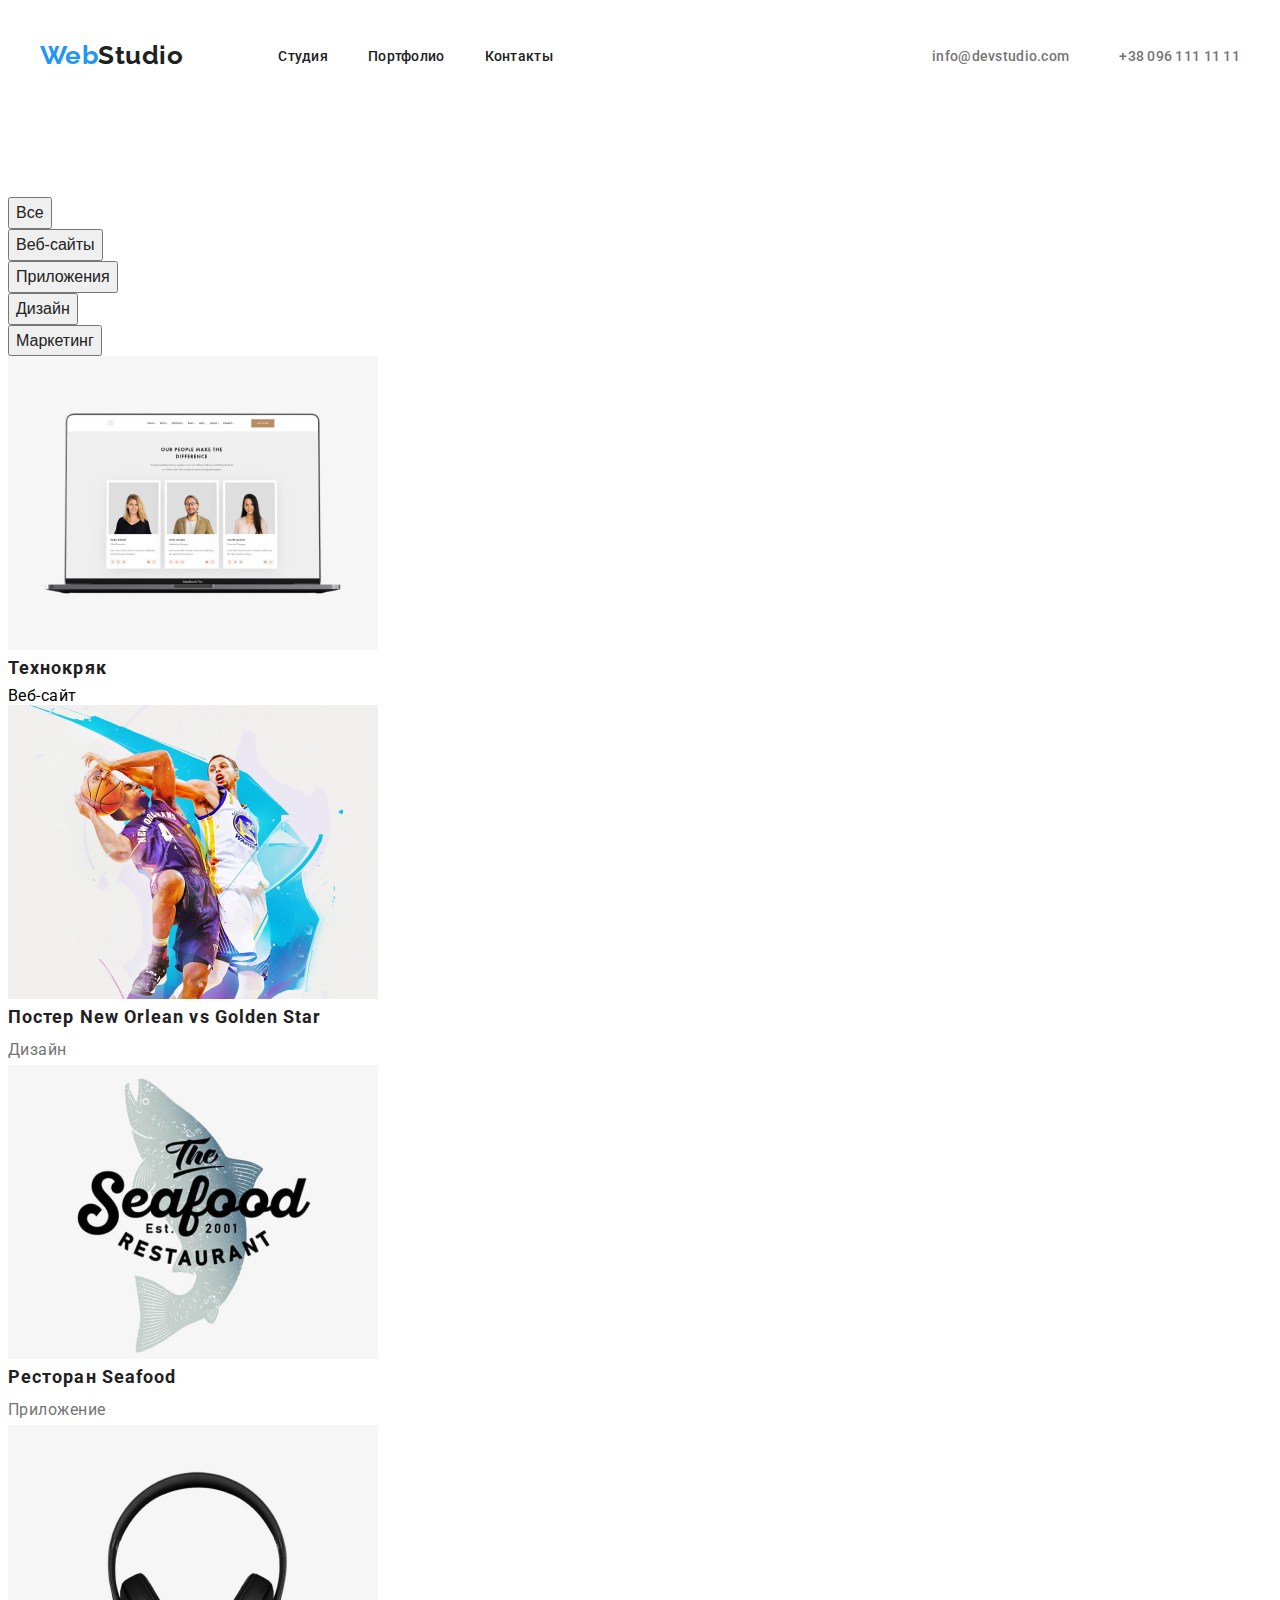
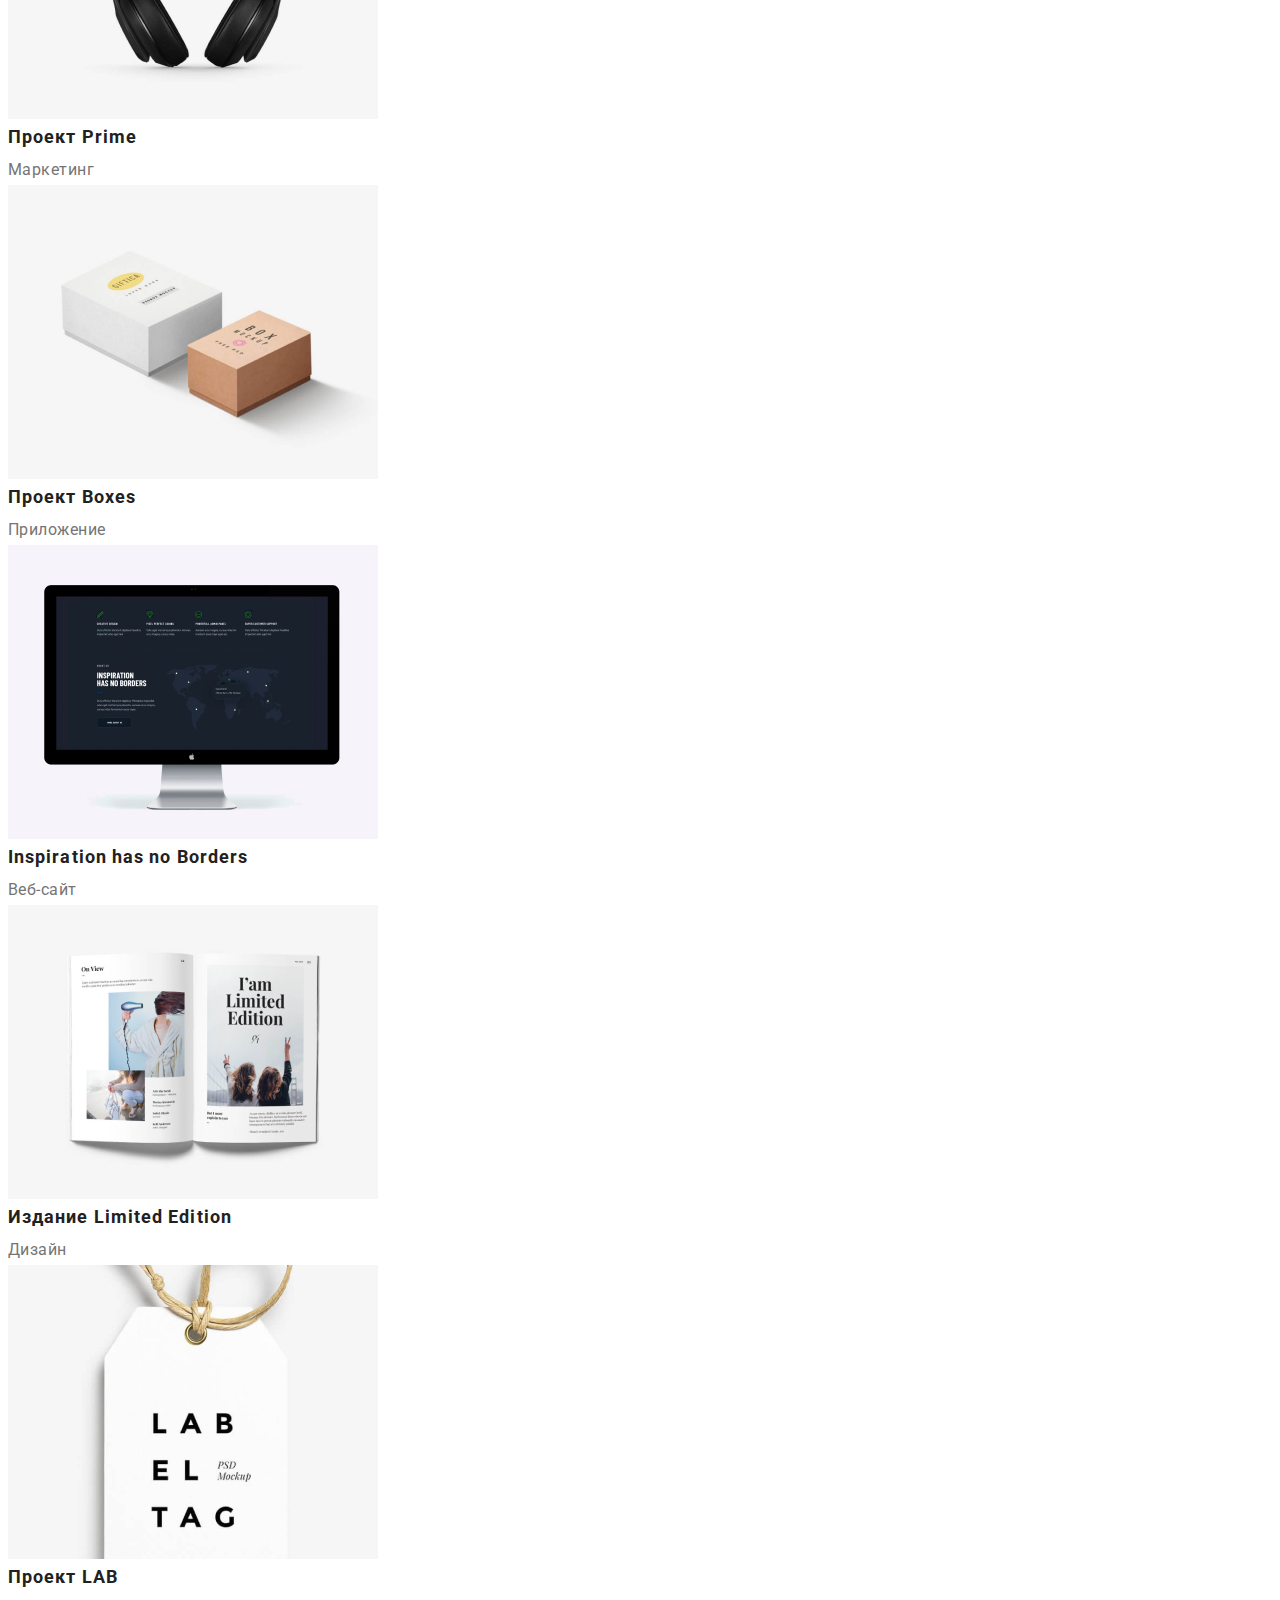
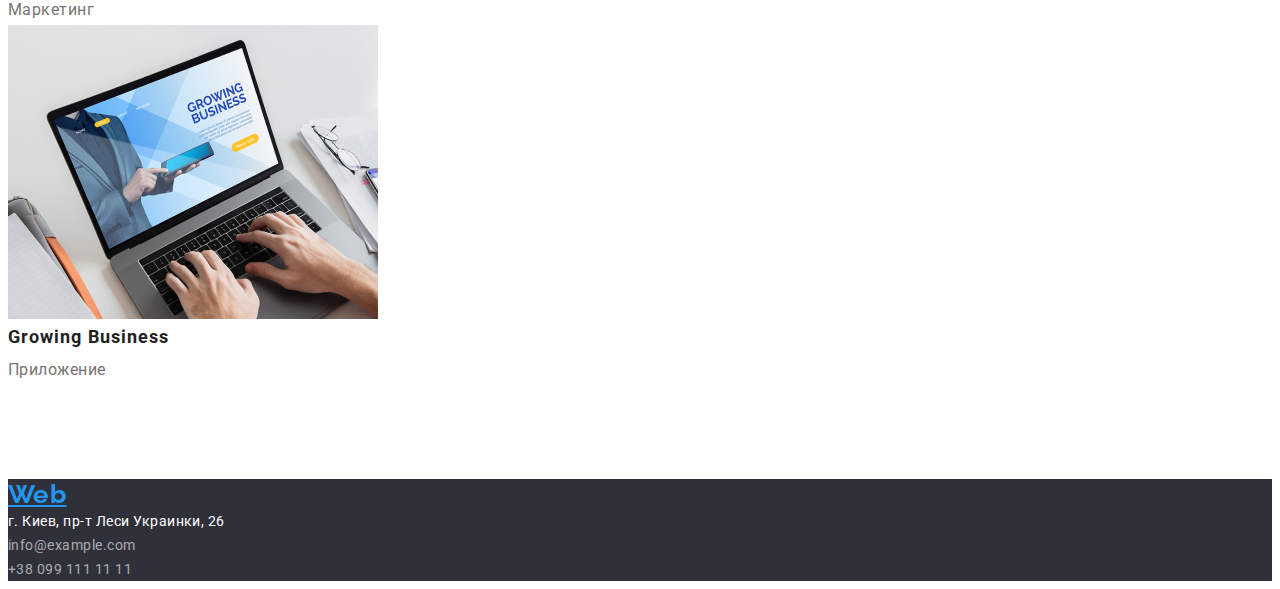
==== portfolio.html @ c0346754 "1111" ====
<!DOCTYPE html>
<html lang="en">

<head>
    <meta charset="UTF-8">
    <meta http-equiv="X-UA-Compatible" content="IE=edge">
    <meta name="viewport" content="width=device-width, initial-scale=1.0">
    <title>Document</title>
    <link rel="preconnect" href="https://fonts.googleapis.com">
    <link rel="preconnect" href="https://fonts.gstatic.com" crossorigin>
    <link href="https://fonts.googleapis.com/css2?family=Raleway:wght@700&family=Roboto:wght@400;700;900&display=swap"
        rel="stylesheet">
    <link rel="stylesheet" href="https://cdnjs.cloudflare.com/ajax/libs/modern-normalize/1.1.0/modern-normalize.min.css"
        integrity="sha512-wpPYUAdjBVSE4KJnH1VR1HeZfpl1ub8YT/NKx4PuQ5NmX2tKuGu6U/JRp5y+Y8XG2tV+wKQpNHVUX03MfMFn9Q=="
        crossorigin="anonymous" referrerpolicy="no-referrer" />
    <link rel="stylesheet" href="./css/style.css">
</head>

<body>
    <header class="header">
        <div class="container header-container">
            <nav class="header-navigation">
                <a href="" class="header-logo link">
                    Web<span class="logo-span">Studio</a>
                <ul class="header-list list">
                    <li class="header-item">
                        <a class="header-link link" href="./index.html">Студия</a>
                    </li>
                    <li class="header-item">
                        <a class="header-link link" href="./portfolio.html">Портфолио</a>
                    </li>
                    <li class="header-item">
                        <a class="header-link link" href="Контакты">Контакты</a>
                    </li>
                </ul>
            </nav>
            <ul class="header-contact-list list">
                <li class="header-contact-item">
                    <a class="header-contact-link link" href=mailto:info@devstudio.com>info@devstudio.com</a>
                </li>
                <li class="header-contact-item">
                    <a class="header-contact-link link" href="tel:+380961111111">+38 096 111 11 11</a>
                </li>
            </ul>

        </div>
    </header>
    <main>
        <section class="about">
            <ul class="about-button-list list">
                <li class="about-button-item">
                    <button class="about-btn cursor" type="button">Все</button>
                </li>
                <li class="about-button-item">
                    <button class="about-btn cursor" type="button">Веб-сайты</button>
                </li>
                <li class="about-button-item">
                    <button class="about-btn cursor" type="button">Приложения</button>
                </li>
                <li class="about-button-item">
                    <button class="about-btn cursor" type="button">Дизайн</button>
                </li>
                <li class="about-button-item">
                    <button class="about-btn cursor" type="button">Маркетинг</button>
                </li>
            </ul>
            <ul class="about-list list">

                <li class="about-item">
                    <img src="./img/tehno.jpg" alt="компютер" width="370">
                    <h2 class="about-title">Технокряк
                    </h2>
                    <p>Веб-сайт</p>
                </li>

                <li class="about-item">
                    <img src="./img/poster.jpg" alt="постер" width="370">
                    <h2 class="about-title">Постер New Orlean vs Golden Star
                    </h2>
                    <p class="about-text">Дизайн</p>
                </li>

                <li class="about-item">
                    <img src="./img/restor.jpg" alt="ресторан" width="370">
                    <h2 class="about-title">Ресторан Seafood</h2>
                    <p class="about-text">Приложение</p>
                </li>

                <li class="about-item">
                    <img src="./img/pro.jpg" alt="проект" width="370">
                    <h2 class="about-title">Проект Prime</h2>
                    <p class="about-text">Маркетинг</p>
                </li>

                <li class="about-item">
                    <img src="./img/box.jpg" alt="коробки" width="370">
                    <h2 class="about-title">Проект Boxes</h2>
                    <p class="about-text">Приложение</p>
                </li>

                <li class="about-item">
                    <img src="./img/borders.jpg" alt="натхнення" width="370">
                    <h2 class="about-title">Inspiration has no Borders</h2>
                    <p class="about-text">Веб-сайт</p>
                </li>

                <li class="about-item">
                    <img src="./img/limit.jpg" alt="видавництво" width="370">
                    <h2 class="about-title">Издание Limited Edition</h2>
                    <p class="about-text">Дизайн</p>
                </li>

                <li class="about-item">
                    <img src="./img/lab.jpg" alt="проект лаб" width="370">
                    <h2 class="about-title">Проект LAB</h2>
                    <p class="about-text">Маркетинг</p>
                </li>

                <li class="about-item">
                    <img src="./img/bisiness.jpg" alt="зростання" width="370">
                    <h2 class="about-title">Growing Business</h2>
                    <p class="about-text">Приложение</p>
                </li>
            </ul>
        </section>
    </main>

    <!--Футер-->
    <footer class="footer">
        <a link href="" class="header-logo">
            Web<span class="logo-span"></a>
        <address class="footer-addres">
            <ul class="footer-list list">
                <li class="footer-item">
                    <a class="footer-address-link link" href="">г. Киев, пр-т Леси Украинки, 26</a>
                </li>
                <li class="footer-item"><a class="footer-contact-link link"
                        href=mailto:info@example.com>info@example.com</a>
                </li>
                <li class="footer-item">
                    <a class="footer-contact-link link" href="tel:+380991111111">+38 099 111 11 11</a>
                </li>
            </ul>
        </address>
    </footer>
---- css/style.css ----
:root {
    --primary-title-color: #ffffff;
    --secondary-title-color: #212121; 
    --primery-text-color: #757575;
    --acent-color: #2196F3;
}


body {
    font-family: 'Roboto', sans-serif;
    letter-spacing: 0.03em;
}
.link {
    text-decoration: none;
}
.list {
    list-style: none;
}
p, h1, h2, h3, h4, h5, h6 {
    margin: 0;
}
ul {
    margin: 0;
    padding-left: 0;
}
img {
    display: block;
}
/*----------cursor-------------*/

.cursor {
    cursor: pointer;
}
.container {
    width: 1200px;
    margin: 0 auto;
    padding-left: 15px;
    padding-right: 15px;
}

section {
    padding-top: 94px;
    padding-bottom: 94px;
}

/*----------HEADER-------------*/

.header {
    padding-top: 32px;
    padding-bottom: 32px;
}
.header-container {
    display: flex;
    align-items: center;
}
.header-logo {
font-family: Raleway, sans-serif;

font-weight: 700;
font-size: 26px;
line-height: 1.19;
color: #2196F3;
margin-right: 95px;
}
.header-navigation {
    display: flex;
    align-items: center;
}
.header-list {
   display: flex ;
  
}

.header-item:not(:last-child) {
    margin-right: 40px;
}

.header-contact-list {
    display: flex;
    margin-left: auto;
    align-items: center;
}
.header-contact-item:not(:last-child) {
    margin-right: 50px;
}

.logo-span {
    color: var(--secondary-title-color);
}

.header-link {
 font-weight: 500;
font-size: 14px;
line-height: 1.14;
letter-spacing: 0.02em;
color: var(--secondary-title-color);
}

.header-link:hover,
.header-link:focus,
.header-contact-link:hover,
.header-contact-link:focus
 {
    color: var(--acent-color);
}

.header-contact-link {
 font-weight: 500;
font-size: 14px;
line-height: 1.14;
letter-spacing: 0.02em;
color:var(--primery-text-color);
}


/*----------HERO-------------*/

.hero {
    background: #2F303A;
}
.hero-title {
 font-weight: 900;
font-size: 44px;
line-height: 1.36;
text-align: center;
letter-spacing: 0.06em;
text-transform: uppercase;
color: var(--primary-title-color);
padding-top: 280px;
padding-right: 452px;
padding-left: 452px;
}

.btn-hero {
 font-weight: 700;
font-size: 16px;
line-height: 1.87;

display: flex;
align-items: center;
text-align: center;
letter-spacing: 0.06em;
color: var(--primary-title-color);
background-color: #2196F3;
height: 50px;
position: absolute;
box-shadow: 0px 4px 4px rgba(0, 0, 0, 0.15);
border-radius: 4px;
margin-top: 30px;
margin-right: 700px;
margin-bottom: 200px;
margin-left: 700px;

}

  



/*----------benefits-------------*/

.benefits-title {
 font-weight: 700;
font-size: 14px;
line-height: 1.14;
letter-spacing: 0.03em;
color: var(--secondary-title-color);}

.benefits-text {
font-weight: 400;
font-size: 14px;
line-height: 1.71;
color: var(--primery-text-color);
}

/*----------work-------------*/

.work.title {
 font-weight: 700;
font-size: 36px;
line-height: 1.16;
color: var(--secondary-title-color);
}

/*----------team-------------*/

.team {
    background-color:
#F5F4FA;
}
.team-title {
font-weight: 700;
font-size: 36px;
line-height: 1.16;
color: var(--secondary-title-color);
}

.team-name {
 font-weight: 500;
font-size: 16px;
line-height: 1.19;
color: var(--secondary-title-color);
}

.team-text {
font-size: 16px;
line-height: 1.19;
color: var(--primery-text-color);
}

/*----------footer-------------*/

.footer {
    background-color: #2F303A;
}
.footer-address-link {
font-style: normal;
 font-size: 14px;
line-height: 1.71;
color: var(--primary-title-color);
}

.footer-contact-link {
font-style: normal;
font-size: 14px;
line-height: 1.71;
color:  rgba(255, 255, 255, 0.6);

}
.footer-contact-link:hover,
.footer-contact-link:focus {
     color: var(--acent-color);
}

/*----------about-------------*/



.about-btn {
font-weight: 500;
font-size: 16px;
line-height: 1.62;
color: var(--secondary-title-color);
}

.about-btn:hover,
.about-btn:focus {
    font-weight: 500;
font-size: 16px;
line-height: 1.62;
color: var(--primary-title-color);
background-color: #2196F3;
}



.about-title {
font-weight: 700;
font-size: 18px;
line-height: 2.00;

letter-spacing: 0.06em;

color: var(--secondary-title-color);
}
.about-text {
font-size: 16px;
line-height: 1.87;
color: var(--primery-text-color);
}
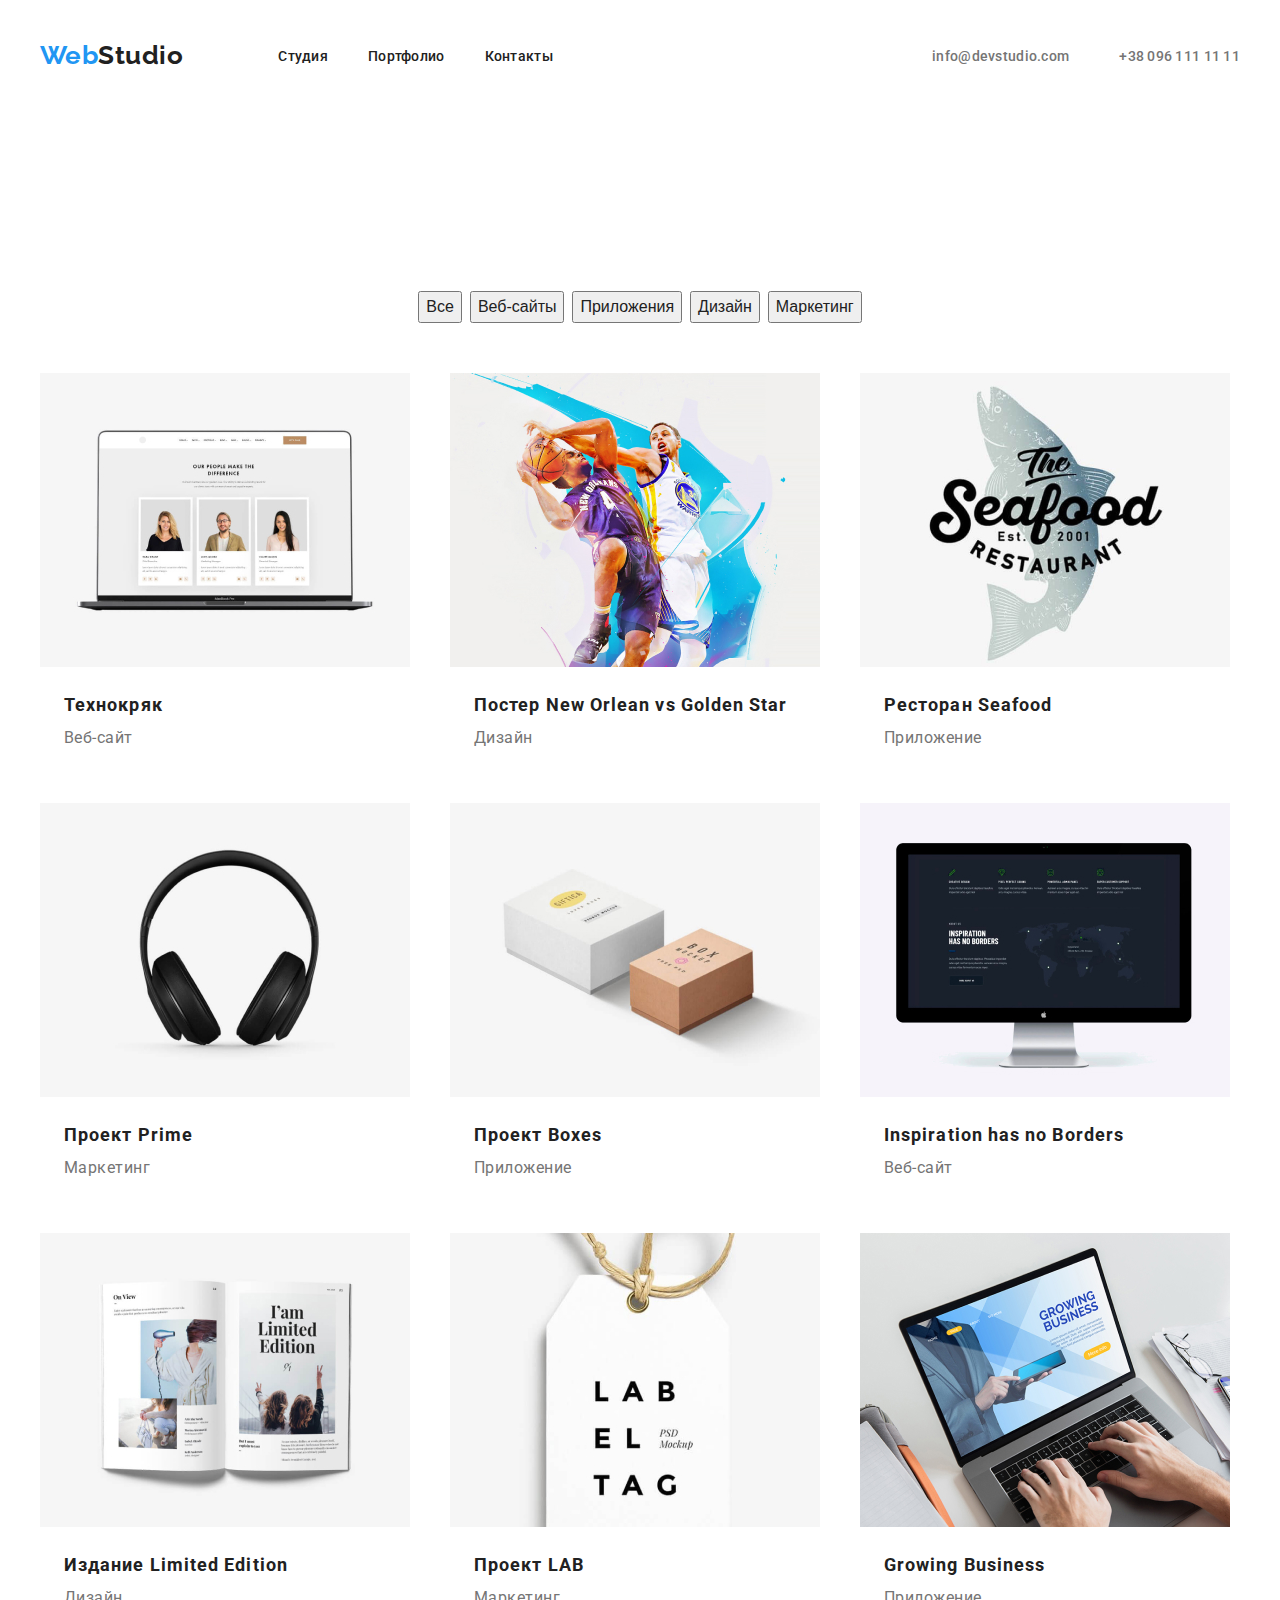
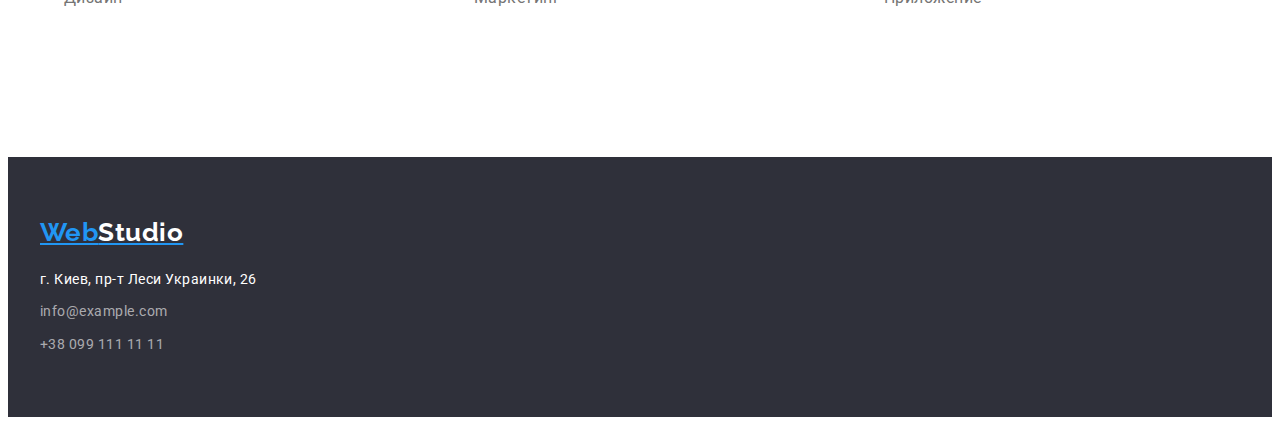
==== commit dc2192fd: "!!" ====
--- a/portfolio.html
+++ b/portfolio.html
@@ -47,99 +47,104 @@
     </header>
     <main>
         <section class="about">
-            <ul class="about-button-list list">
-                <li class="about-button-item">
-                    <button class="about-btn cursor" type="button">Все</button>
-                </li>
-                <li class="about-button-item">
-                    <button class="about-btn cursor" type="button">Веб-сайты</button>
-                </li>
-                <li class="about-button-item">
-                    <button class="about-btn cursor" type="button">Приложения</button>
-                </li>
-                <li class="about-button-item">
-                    <button class="about-btn cursor" type="button">Дизайн</button>
-                </li>
-                <li class="about-button-item">
-                    <button class="about-btn cursor" type="button">Маркетинг</button>
-                </li>
-            </ul>
-            <ul class="about-list list">
+            <div class="container">
+                <ul class="about-button-list list">
+                    <li class="about-button-item">
+                        <button class="about-btn cursor" type="button">Все</button>
+                    </li>
+                    <li class="about-button-item">
+                        <button class="about-btn cursor" type="button">Веб-сайты</button>
+                    </li>
+                    <li class="about-button-item">
+                        <button class="about-btn cursor" type="button">Приложения</button>
+                    </li>
+                    <li class="about-button-item">
+                        <button class="about-btn cursor" type="button">Дизайн</button>
+                    </li>
+                    <li class="about-button-item">
+                        <button class="about-btn cursor" type="button">Маркетинг</button>
+                    </li>
+                </ul>
+                <ul class="about-list list">
 
-                <li class="about-item">
-                    <img src="./img/tehno.jpg" alt="компютер" width="370">
-                    <h2 class="about-title">Технокряк
-                    </h2>
-                    <p>Веб-сайт</p>
-                </li>
+                    <li class="about-item">
+                        <img class="img-back-down" src="./img/tehno.jpg" alt="компютер" width="370">
+                        <h2 class="about-title">Технокряк
+                        </h2>
+                        <p class="about-text">Веб-сайт</p>
+                    </li>
 
-                <li class="about-item">
-                    <img src="./img/poster.jpg" alt="постер" width="370">
-                    <h2 class="about-title">Постер New Orlean vs Golden Star
-                    </h2>
-                    <p class="about-text">Дизайн</p>
-                </li>
+                    <li class="about-item">
+                        <img class="img-back-down" src="./img/poster.jpg" alt="постер" width="370">
+                        <h2 class="about-title">Постер New Orlean vs Golden Star
+                        </h2>
+                        <p class="about-text">Дизайн</p>
+                    </li>
 
-                <li class="about-item">
-                    <img src="./img/restor.jpg" alt="ресторан" width="370">
-                    <h2 class="about-title">Ресторан Seafood</h2>
-                    <p class="about-text">Приложение</p>
-                </li>
+                    <li class="about-item">
+                        <img class="img-back-down" src="./img/restor.jpg" alt="ресторан" width="370">
+                        <h2 class="about-title">Ресторан Seafood</h2>
+                        <p class="about-text">Приложение</p>
+                    </li>
 
-                <li class="about-item">
-                    <img src="./img/pro.jpg" alt="проект" width="370">
-                    <h2 class="about-title">Проект Prime</h2>
-                    <p class="about-text">Маркетинг</p>
-                </li>
+                    <li class="about-item">
+                        <img class="img-back-down" src="./img/pro.jpg" alt="проект" width="370">
+                        <h2 class="about-title">Проект Prime</h2>
+                        <p class="about-text">Маркетинг</p>
+                    </li>
 
-                <li class="about-item">
-                    <img src="./img/box.jpg" alt="коробки" width="370">
-                    <h2 class="about-title">Проект Boxes</h2>
-                    <p class="about-text">Приложение</p>
-                </li>
+                    <li class="about-item">
+                        <img class="img-back-down" src="./img/box.jpg" alt="коробки" width="370">
+                        <h2 class="about-title">Проект Boxes</h2>
+                        <p class="about-text">Приложение</p>
+                    </li>
 
-                <li class="about-item">
-                    <img src="./img/borders.jpg" alt="натхнення" width="370">
-                    <h2 class="about-title">Inspiration has no Borders</h2>
-                    <p class="about-text">Веб-сайт</p>
-                </li>
+                    <li class="about-item">
+                        <img class="img-back-down" src="./img/borders.jpg" alt="натхнення" width="370">
+                        <h2 class="about-title">Inspiration has no Borders</h2>
+                        <p class="about-text">Веб-сайт</p>
+                    </li>
 
-                <li class="about-item">
-                    <img src="./img/limit.jpg" alt="видавництво" width="370">
-                    <h2 class="about-title">Издание Limited Edition</h2>
-                    <p class="about-text">Дизайн</p>
-                </li>
+                    <li class="about-item">
+                        <img class="img-back-down" src="./img/limit.jpg" alt="видавництво" width="370">
+                        <h2 class="about-title">Издание Limited Edition</h2>
+                        <p class="about-text">Дизайн</p>
+                    </li>
 
-                <li class="about-item">
-                    <img src="./img/lab.jpg" alt="проект лаб" width="370">
-                    <h2 class="about-title">Проект LAB</h2>
-                    <p class="about-text">Маркетинг</p>
-                </li>
+                    <li class="about-item">
+                        <img class="img-back-down" src="./img/lab.jpg" alt="проект лаб" width="370">
+                        <h2 class="about-title">Проект LAB</h2>
+                        <p class="about-text">Маркетинг</p>
+                    </li>
 
-                <li class="about-item">
-                    <img src="./img/bisiness.jpg" alt="зростання" width="370">
-                    <h2 class="about-title">Growing Business</h2>
-                    <p class="about-text">Приложение</p>
-                </li>
-            </ul>
+                    <li class="about-item">
+                        <img class="img-back-down" src="./img/bisiness.jpg" alt="зростання" width="370">
+                        <h2 class="about-title">Growing Business</h2>
+                        <p class="about-text">Приложение</p>
+                    </li>
+                </ul>
+            </div>
         </section>
     </main>
 
     <!--Футер-->
     <footer class="footer">
-        <a link href="" class="header-logo">
-            Web<span class="logo-span"></a>
-        <address class="footer-addres">
-            <ul class="footer-list list">
-                <li class="footer-item">
-                    <a class="footer-address-link link" href="">г. Киев, пр-т Леси Украинки, 26</a>
-                </li>
-                <li class="footer-item"><a class="footer-contact-link link"
-                        href=mailto:info@example.com>info@example.com</a>
-                </li>
-                <li class="footer-item">
-                    <a class="footer-contact-link link" href="tel:+380991111111">+38 099 111 11 11</a>
-                </li>
-            </ul>
-        </address>
+        <div class="container footer-container">
+            <a link href="" class="header-logo footer-logo">
+                Web<span class="footer-span">Studio</a>
+            <address class="footer-addres">
+                <ul class="footer-list list">
+                    <li class="footer-item">
+                        <a class="footer-address-link link" href="">г. Киев, пр-т Леси Украинки, 26</a>
+                    </li>
+                    <li class="footer-item"><a class="footer-contact-link link"
+                            href=mailto:info@example.com>info@example.com</a>
+                    </li>
+                    <li class="footer-item">
+                        <a class="footer-contact-link link" href="tel:+380991111111">+38 099 111 11 11</a>
+                    </li>
+                </ul>
+            </address>
+        </div>
+    </footer>
     </footer>--- a/css/style.css
+++ b/css/style.css
@@ -119,38 +119,40 @@
     background: #2F303A;
 }
 .hero-title {
- font-weight: 900;
+font-weight: 900;
 font-size: 44px;
 line-height: 1.36;
 text-align: center;
 letter-spacing: 0.06em;
 text-transform: uppercase;
 color: var(--primary-title-color);
-padding-top: 280px;
-padding-right: 452px;
-padding-left: 452px;
-}
+width: 696px;
+margin: 0 auto;
+}
+.hero-container {
+    text-align: center;
+    padding-top: 200px;
+    padding-bottom: 200px;
+}
+
+
 
 .btn-hero {
- font-weight: 700;
+font-weight: 700;
 font-size: 16px;
 line-height: 1.87;
-
 display: flex;
-align-items: center;
-text-align: center;
+justify-content: center
 letter-spacing: 0.06em;
 color: var(--primary-title-color);
 background-color: #2196F3;
-height: 50px;
+margin-top: 30px;
+margin-left: 500px;
+
 position: absolute;
 box-shadow: 0px 4px 4px rgba(0, 0, 0, 0.15);
 border-radius: 4px;
 margin-top: 30px;
-margin-right: 700px;
-margin-bottom: 200px;
-margin-left: 700px;
-
 }
 
   
@@ -158,13 +160,34 @@
 
 
 /*----------benefits-------------*/
+.benefits {
+    padding-top: 94px;
+    padding-bottom: 47px;
+}
 
 .benefits-title {
  font-weight: 700;
 font-size: 14px;
 line-height: 1.14;
 letter-spacing: 0.03em;
-color: var(--secondary-title-color);}
+color: var(--secondary-title-color);
+margin-bottom: 10px;
+}
+
+.benefits-list {
+    display: flex;
+    flex-wrap: wrap;
+}
+
+.benefits-item: {
+    flex-basis: calc ((100% - 120px)) / 4;
+}
+
+
+.benefits-text {
+    width: 270px;
+    height: 75px;
+}
 
 .benefits-text {
 font-weight: 400;
@@ -175,24 +198,56 @@
 
 /*----------work-------------*/
 
-.work.title {
+.work {
+    padding-top: 47px;
+    padding-bottom: 94px;
+}
+
+.work-title {
  font-weight: 700;
 font-size: 36px;
 line-height: 1.16;
 color: var(--secondary-title-color);
+text-align: center;
+margin-bottom: 50px;
+}
+
+.work-list {
+ display: flex;
+padding-bottom: 94px;
+margin-left: -30px;
+margin-top: 50px;
+}
+    
+.work-item {
+ flex-basis: calc(100% / 3 -30px);
+ margin-left: 30px;
 }
 
 /*----------team-------------*/
 
 .team {
-    background-color:
-#F5F4FA;
+    background-color:#F5F4FA;
 }
 .team-title {
 font-weight: 700;
 font-size: 36px;
 line-height: 1.16;
 color: var(--secondary-title-color);
+text-align: center;
+padding-top: 94px;
+}
+
+.team-list {
+    display: flex;
+    margin-left: -30px;
+    margin-top: 50px;
+    padding-bottom: 94px;
+}
+
+.team-item {
+     flex-basis: calc(100% / 4 -30px);
+ margin-left: 30px;
 }
 
 .team-name {
@@ -200,12 +255,19 @@
 font-size: 16px;
 line-height: 1.19;
 color: var(--secondary-title-color);
+margin-bottom: 10px;
+text-align: center;
 }
 
 .team-text {
 font-size: 16px;
 line-height: 1.19;
 color: var(--primery-text-color);
+margin-bottom: 30px;
+text-align: center;
+}
+.team-backdown {
+    margin-bottom: 30px;
 }
 
 /*----------footer-------------*/
@@ -213,6 +275,21 @@
 .footer {
     background-color: #2F303A;
 }
+.footer-container {
+    display: flex;
+    flex-direction: column;
+    justify-content: flex-start;
+    padding-top: 60px;
+    padding-bottom: 60px;
+}
+.footer-logo {
+    margin-bottom: 20px;
+}
+.footer-item:not(:last-child) {
+    margin-bottom: 9px;
+}
+
+
 .footer-address-link {
 font-style: normal;
  font-size: 14px;
@@ -225,8 +302,13 @@
 font-size: 14px;
 line-height: 1.71;
 color:  rgba(255, 255, 255, 0.6);
-
-}
+}
+
+.footer-span {
+    color: #ffffff;
+}
+
+
 .footer-contact-link:hover,
 .footer-contact-link:focus {
      color: var(--acent-color);
@@ -243,13 +325,39 @@
 color: var(--secondary-title-color);
 }
 
+.about-button-list {
+    display: flex;
+    padding-top: 94px;
+    justify-content:center;
+    margin-bottom: 50px;
+}
+
+.about-button-item:not(:last-child){
+    margin-right: 8px;
+}
+.about-list {
+    display: flex;
+    flex-wrap: wrap;
+    margin-right: -30px;
+}
+
+.about-item{
+    flex-basis: calc(100% / 3 - 30px);
+    margin-right: 30px;
+    margin-bottom: 30px;
+}
+.img-back-down {
+    padding-bottom: 20px;
+}
+
 .about-btn:hover,
 .about-btn:focus {
-    font-weight: 500;
+font-weight: 500;
 font-size: 16px;
 line-height: 1.62;
 color: var(--primary-title-color);
 background-color: #2196F3;
+padding-bottom: 4px;
 }
 
 
@@ -258,18 +366,19 @@
 font-weight: 700;
 font-size: 18px;
 line-height: 2.00;
-
 letter-spacing: 0.06em;
-
-color: var(--secondary-title-color);
+color: var(--secondary-title-color);
+margin-left: 24px;
 }
 .about-text {
 font-size: 16px;
 line-height: 1.87;
 color: var(--primery-text-color);
-}
-
-
-
-
-
+margin-bottom: 20px;
+padding-left: 24px;
+}
+
+
+
+
+
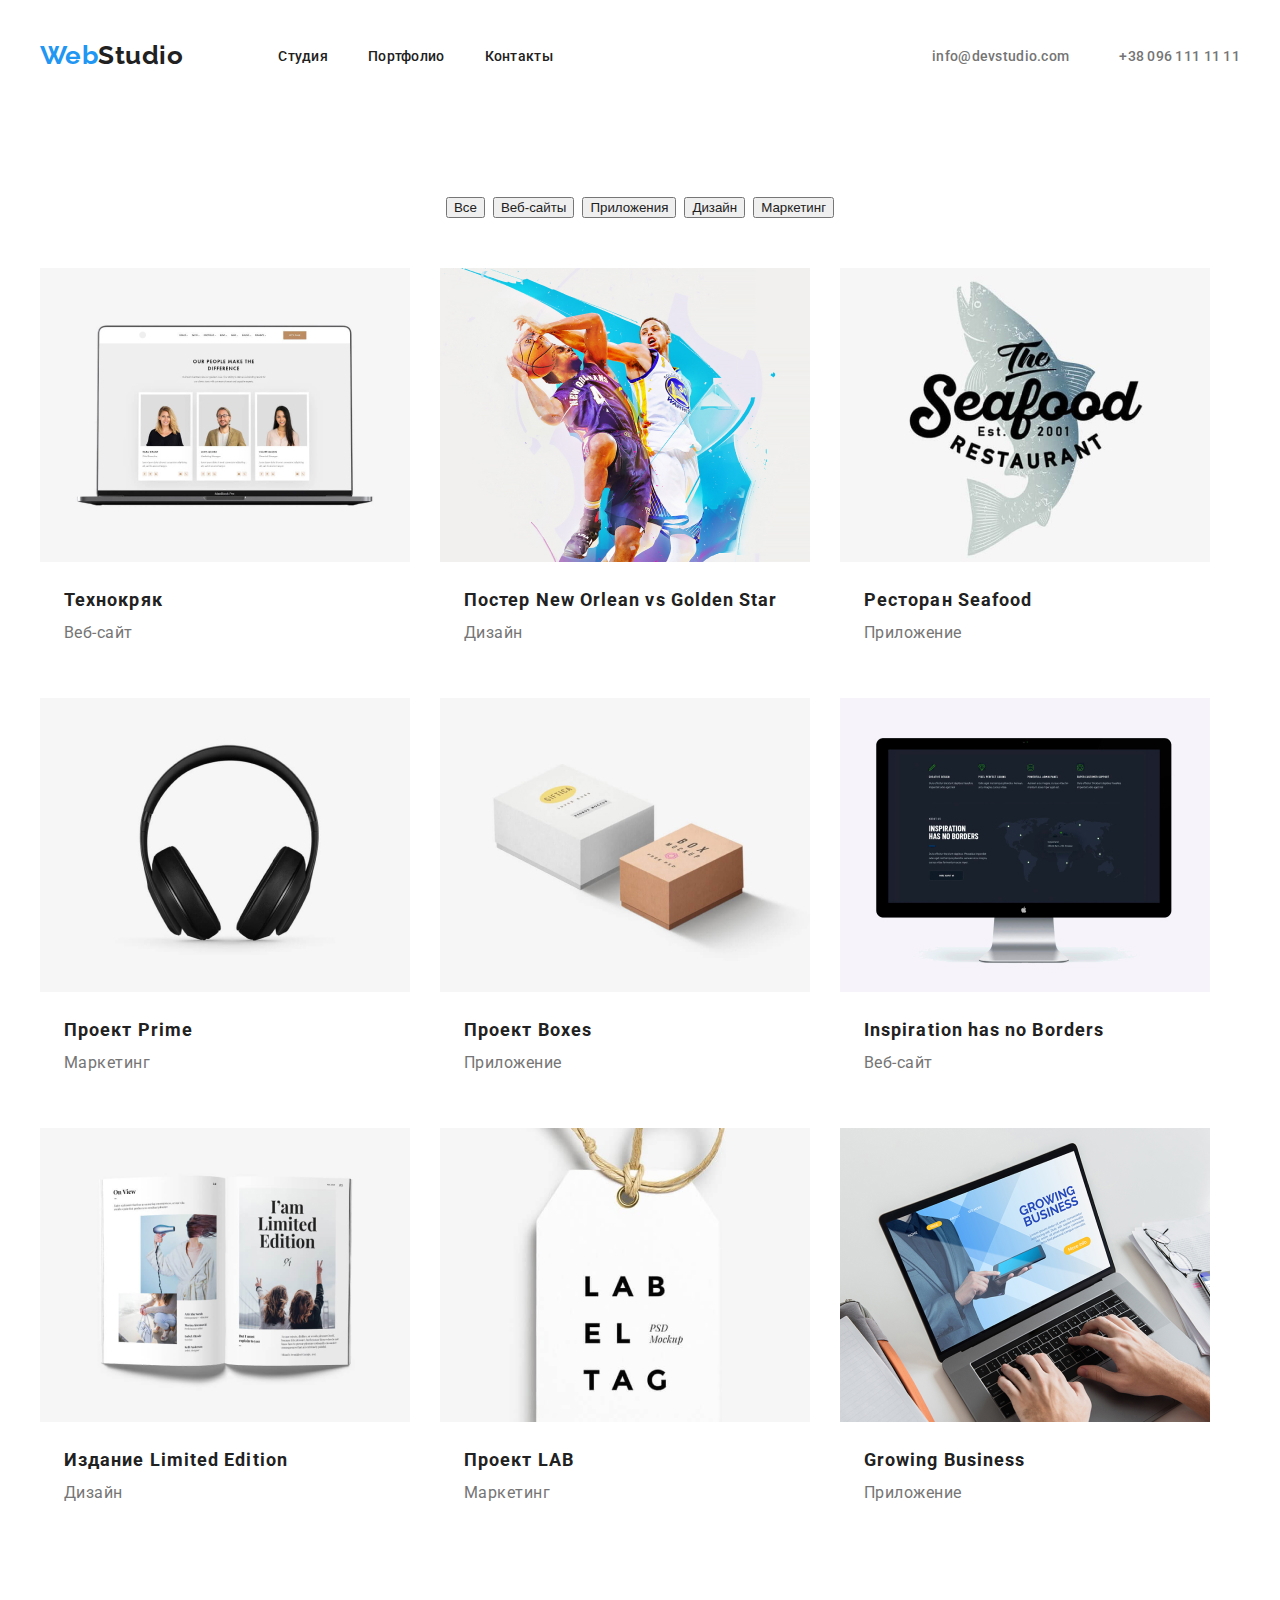
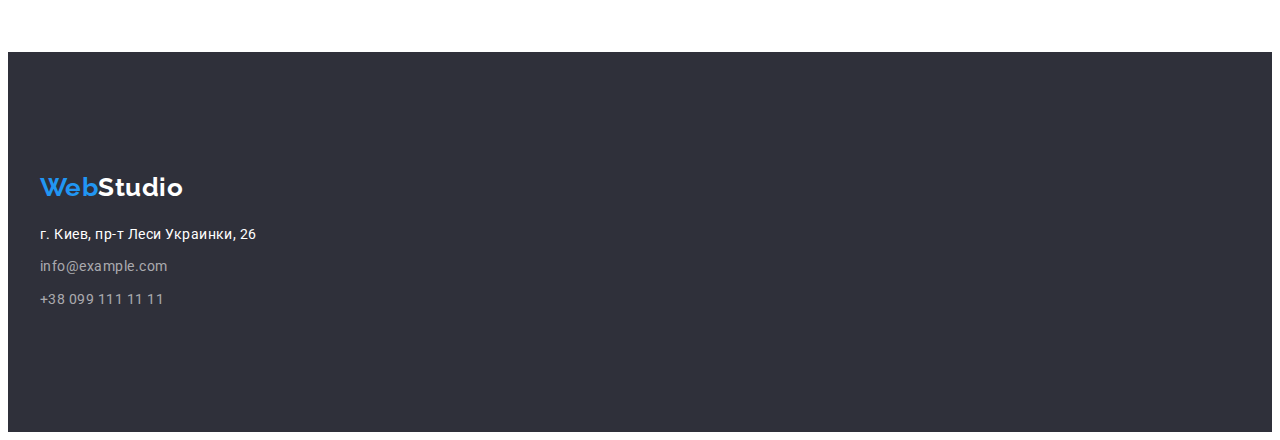
==== commit 0a50f220: "[eqyz" ====
--- a/portfolio.html
+++ b/portfolio.html
@@ -66,8 +66,7 @@
                     </li>
                 </ul>
                 <ul class="about-list list">
-
-                    <li class="about-item">
+                    <li class=" about-item">
                         <img class="img-back-down" src="./img/tehno.jpg" alt="компютер" width="370">
                         <h2 class="about-title">Технокряк
                         </h2>
@@ -122,6 +121,7 @@
                         <h2 class="about-title">Growing Business</h2>
                         <p class="about-text">Приложение</p>
                     </li>
+
                 </ul>
             </div>
         </section>
@@ -130,7 +130,7 @@
     <!--Футер-->
     <footer class="footer">
         <div class="container footer-container">
-            <a link href="" class="header-logo footer-logo">
+            <a link href="" class="header-logo footer-logo link">
                 Web<span class="footer-span">Studio</a>
             <address class="footer-addres">
                 <ul class="footer-list list">
--- a/css/style.css
+++ b/css/style.css
@@ -25,6 +25,7 @@
 }
 img {
     display: block;
+    max-width: 100%; height: auto;
 }
 /*----------cursor-------------*/
 
@@ -128,6 +129,7 @@
 color: var(--primary-title-color);
 width: 696px;
 margin: 0 auto;
+margin-bottom: 30px;
 }
 .hero-container {
     text-align: center;
@@ -141,18 +143,11 @@
 font-weight: 700;
 font-size: 16px;
 line-height: 1.87;
-display: flex;
-justify-content: center
 letter-spacing: 0.06em;
 color: var(--primary-title-color);
 background-color: #2196F3;
-margin-top: 30px;
-margin-left: 500px;
-
-position: absolute;
 box-shadow: 0px 4px 4px rgba(0, 0, 0, 0.15);
 border-radius: 4px;
-margin-top: 30px;
 }
 
   
@@ -179,8 +174,8 @@
     flex-wrap: wrap;
 }
 
-.benefits-item: {
-    flex-basis: calc ((100% - 120px)) / 4;
+.benefits-item: :nth-child(4) {
+    margin-right: 30px;
 }
 
 
@@ -214,9 +209,6 @@
 
 .work-list {
  display: flex;
-padding-bottom: 94px;
-margin-left: -30px;
-margin-top: 50px;
 }
     
 .work-item {
@@ -235,20 +227,21 @@
 line-height: 1.16;
 color: var(--secondary-title-color);
 text-align: center;
-padding-top: 94px;
+margin-bottom: 50px;
 }
 
 .team-list {
     display: flex;
-    margin-left: -30px;
-    margin-top: 50px;
-    padding-bottom: 94px;
+ 
 }
 
 .team-item {
-     flex-basis: calc(100% / 4 -30px);
+flex-basis: calc(100% / 4 -30px);
  margin-left: 30px;
-}
+ box-shadow: 0px 1px 3px rgba(0, 0, 0, 0.12), 0px 1px 1px rgba(0, 0, 0, 0.14), 0px 2px 1px rgba(0, 0, 0, 0.2);
+border-radius: 0px 0px 4px 4px;
+}
+
 
 .team-name {
  font-weight: 500;
@@ -274,6 +267,8 @@
 
 .footer {
     background-color: #2F303A;
+     padding-top: 60px;
+    padding-bottom: 60px;
 }
 .footer-container {
     display: flex;
@@ -319,17 +314,13 @@
 
 
 .about-btn {
-font-weight: 500;
-font-size: 16px;
-line-height: 1.62;
 color: var(--secondary-title-color);
 }
 
 .about-button-list {
     display: flex;
-    padding-top: 94px;
     justify-content:center;
-    margin-bottom: 50px;
+margin-bottom: 50px;
 }
 
 .about-button-item:not(:last-child){
@@ -338,8 +329,11 @@
 .about-list {
     display: flex;
     flex-wrap: wrap;
-    margin-right: -30px;
-}
+}
+.about-list:nth-child(3n) {
+    margin-right: 0;
+}
+
 
 .about-item{
     flex-basis: calc(100% / 3 - 30px);
@@ -348,6 +342,9 @@
 }
 .img-back-down {
     padding-bottom: 20px;
+}
+.about-list:nth-child(n + 7) {
+margin-bottom: 0;
 }
 
 .about-btn:hover,
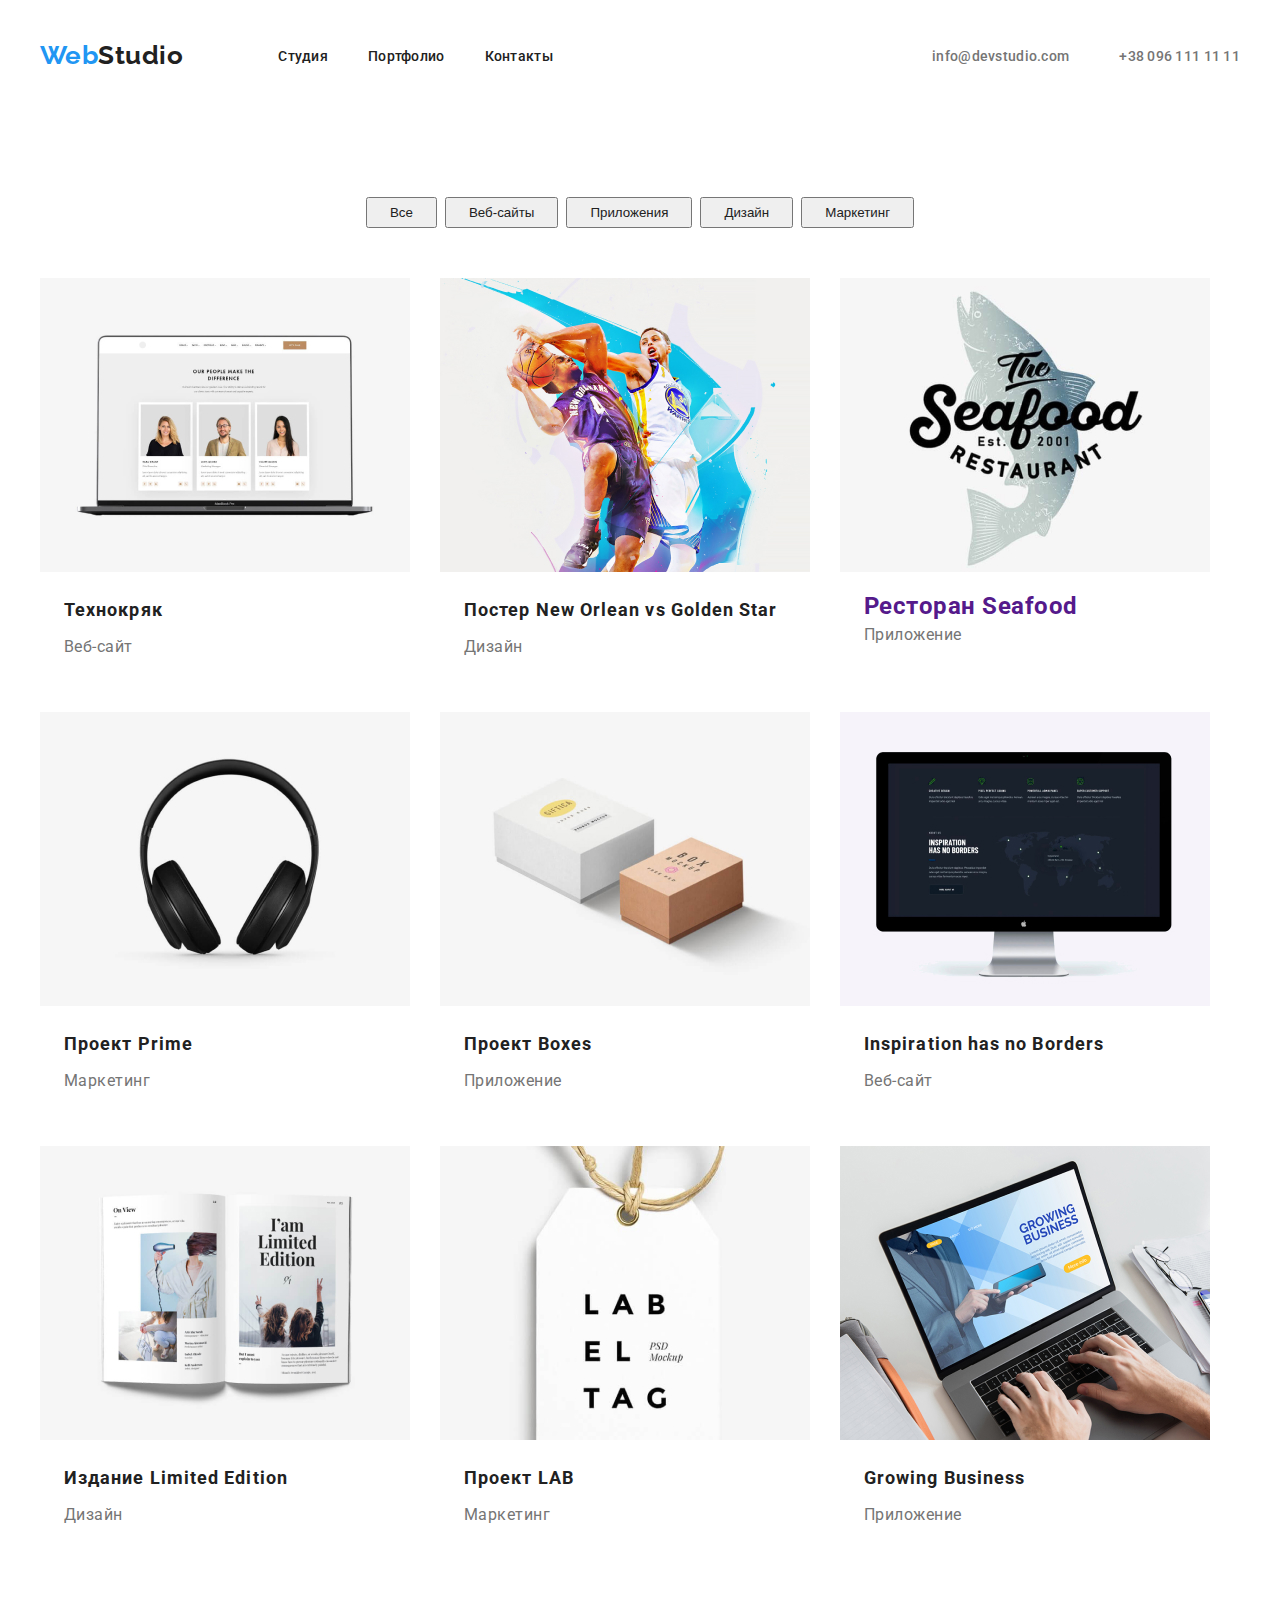
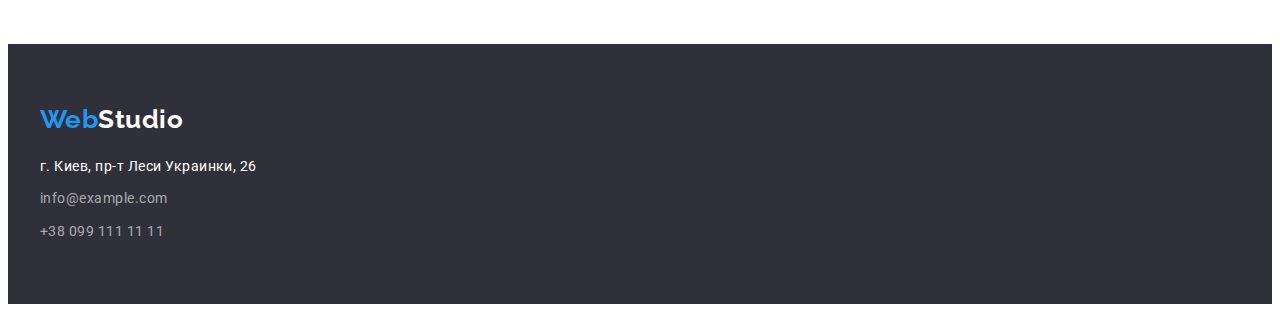
==== commit 4f5db059: "ddddddddd" ====
--- a/portfolio.html
+++ b/portfolio.html
@@ -67,61 +67,97 @@
                 </ul>
                 <ul class="about-list list">
                     <li class=" about-item">
-                        <img class="img-back-down" src="./img/tehno.jpg" alt="компютер" width="370">
-                        <h2 class="about-title">Технокряк
-                        </h2>
-                        <p class="about-text">Веб-сайт</p>
+                        <a class="about-link link" href="">
+                            <img class="img-back-down" src="./img/tehno.jpg" alt="компютер" width="370">
+                            <div class="about-title-text">
+                                <h2 class="about-title">Технокряк
+                                </h2>
+                                <p class="about-text">Веб-сайт</p>
+                            </div>
+                        </a>
+
                     </li>
 
                     <li class="about-item">
-                        <img class="img-back-down" src="./img/poster.jpg" alt="постер" width="370">
-                        <h2 class="about-title">Постер New Orlean vs Golden Star
-                        </h2>
-                        <p class="about-text">Дизайн</p>
+                        <a class="about-link link" href="">
+                            <img class="img-back-down" src="./img/poster.jpg" alt="постер" width="370">
+                            <div class="about-title-text">
+                                <h2 class="about-title">Постер New Orlean vs Golden Star
+                                </h2>
+                                <p class="about-text">Дизайн</p>
+                            </div>
+                        </a>
                     </li>
 
                     <li class="about-item">
-                        <img class="img-back-down" src="./img/restor.jpg" alt="ресторан" width="370">
-                        <h2 class="about-title">Ресторан Seafood</h2>
-                        <p class="about-text">Приложение</p>
+                        <a class="about-link link" href="">
+                            <img class="img-back-down" src="./img/restor.jpg" alt="ресторан" width="370">
+                            <div class="about-title-text">
+                                <h2 class="abut-title">Ресторан Seafood</h2>
+                                <p class="about-text">Приложение</p>
+                            </div>
+                        </a>
                     </li>
 
                     <li class="about-item">
-                        <img class="img-back-down" src="./img/pro.jpg" alt="проект" width="370">
-                        <h2 class="about-title">Проект Prime</h2>
-                        <p class="about-text">Маркетинг</p>
+                        <a class="about-link link" href="">
+                            <img class="img-back-down" src="./img/pro.jpg" alt="проект" width="370">
+                            <div class="about-title-text">
+                                <h2 class="about-title">Проект Prime</h2>
+                                <p class="about-text">Маркетинг</p>
+                            </div>
+                        </a>
                     </li>
 
                     <li class="about-item">
-                        <img class="img-back-down" src="./img/box.jpg" alt="коробки" width="370">
-                        <h2 class="about-title">Проект Boxes</h2>
-                        <p class="about-text">Приложение</p>
+                        <a class="about-link link" href="">
+                            <img class="img-back-down" src="./img/box.jpg" alt="коробки" width="370">
+                            <div class="about-title-text">
+                                <h2 class="about-title">Проект Boxes</h2>
+                                <p class="about-text">Приложение</p>
+                            </div>
+                        </a>
                     </li>
 
                     <li class="about-item">
-                        <img class="img-back-down" src="./img/borders.jpg" alt="натхнення" width="370">
-                        <h2 class="about-title">Inspiration has no Borders</h2>
-                        <p class="about-text">Веб-сайт</p>
+                        <a class="about-link link" href="">
+                            <img class="img-back-down" src="./img/borders.jpg" alt="натхнення" width="370">
+                            <div class="about-title-text">
+                                <h2 class="about-title">Inspiration has no Borders</h2>
+                                <p class="about-text">Веб-сайт</p>
+                            </div>
+                        </a>
                     </li>
 
                     <li class="about-item">
-                        <img class="img-back-down" src="./img/limit.jpg" alt="видавництво" width="370">
-                        <h2 class="about-title">Издание Limited Edition</h2>
-                        <p class="about-text">Дизайн</p>
+                        <a class="about-link link" href="">
+                            <img class="img-back-down" src="./img/limit.jpg" alt="видавництво" width="370">
+                            <div class="about-title-text">
+                                <h2 class="about-title">Издание Limited Edition</h2>
+                                <p class="about-text">Дизайн</p>
+                            </div>
+                        </a>
                     </li>
 
                     <li class="about-item">
-                        <img class="img-back-down" src="./img/lab.jpg" alt="проект лаб" width="370">
-                        <h2 class="about-title">Проект LAB</h2>
-                        <p class="about-text">Маркетинг</p>
+                        <a class="about-link link" href="">
+                            <img class="img-back-down" src="./img/lab.jpg" alt="проект лаб" width="370">
+                            <div class="about-title-text">
+                                <h2 class="about-title">Проект LAB</h2>
+                                <p class="about-text">Маркетинг</p>
+                            </div>
+                        </a>
                     </li>
 
                     <li class="about-item">
-                        <img class="img-back-down" src="./img/bisiness.jpg" alt="зростання" width="370">
-                        <h2 class="about-title">Growing Business</h2>
-                        <p class="about-text">Приложение</p>
+                        <a class="about-link link" href="">
+                            <img class="img-back-down" src="./img/bisiness.jpg" alt="зростання" width="370">
+                            <div class="about-title-text">
+                                <h2 class="about-title">Growing Business</h2>
+                                <p class="about-text">Приложение</p>
+                            </div>
+                        </a>
                     </li>
-
                 </ul>
             </div>
         </section>
--- a/css/style.css
+++ b/css/style.css
@@ -118,7 +118,11 @@
 
 .hero {
     background: #2F303A;
-}
+box-sizing: border-box;
+border-bottom: 1px solid blue;
+}
+    
+
 .hero-title {
 font-weight: 900;
 font-size: 44px;
@@ -148,6 +152,8 @@
 background-color: #2196F3;
 box-shadow: 0px 4px 4px rgba(0, 0, 0, 0.15);
 border-radius: 4px;
+padding: 10px 32px;
+
 }
 
   
@@ -173,10 +179,16 @@
     display: flex;
     flex-wrap: wrap;
 }
-
-.benefits-item: :nth-child(4) {
-    margin-right: 30px;
-}
+.benefits-item {
+   margin-right: 30px;
+}
+
+.benefits-item:nth-child(4n) {
+    margin-right: 0;
+}
+
+
+
 
 
 .benefits-text {
@@ -215,6 +227,11 @@
  flex-basis: calc(100% / 3 -30px);
  margin-left: 30px;
 }
+.work-item:nth-child(-n + 1) {
+    margin-left: 0;
+}
+
+
 
 /*----------team-------------*/
 
@@ -232,7 +249,6 @@
 
 .team-list {
     display: flex;
- 
 }
 
 .team-item {
@@ -241,6 +257,9 @@
  box-shadow: 0px 1px 3px rgba(0, 0, 0, 0.12), 0px 1px 1px rgba(0, 0, 0, 0.14), 0px 2px 1px rgba(0, 0, 0, 0.2);
 border-radius: 0px 0px 4px 4px;
 }
+.team-item:nth-child(-n + 1) {
+    margin-left: 0;
+}
 
 
 .team-name {
@@ -274,8 +293,6 @@
     display: flex;
     flex-direction: column;
     justify-content: flex-start;
-    padding-top: 60px;
-    padding-bottom: 60px;
 }
 .footer-logo {
     margin-bottom: 20px;
@@ -315,11 +332,12 @@
 
 .about-btn {
 color: var(--secondary-title-color);
+padding: 6px 22px;
 }
 
 .about-button-list {
-    display: flex;
-    justify-content:center;
+display: flex;
+justify-content:center;
 margin-bottom: 50px;
 }
 
@@ -330,34 +348,29 @@
     display: flex;
     flex-wrap: wrap;
 }
-.about-list:nth-child(3n) {
-    margin-right: 0;
-}
-
+.about-link {
+    display: block;
+}
 
 .about-item{
     flex-basis: calc(100% / 3 - 30px);
     margin-right: 30px;
     margin-bottom: 30px;
 }
-.img-back-down {
-    padding-bottom: 20px;
-}
-.about-list:nth-child(n + 7) {
+.about-item:nth-child(3n) {
+    margin-right: 0;
+}
+
+
+.about-item:nth-child(n + 7) {
 margin-bottom: 0;
 }
 
 .about-btn:hover,
 .about-btn:focus {
-font-weight: 500;
-font-size: 16px;
-line-height: 1.62;
 color: var(--primary-title-color);
 background-color: #2196F3;
-padding-bottom: 4px;
-}
-
-
+}
 
 .about-title {
 font-weight: 700;
@@ -365,17 +378,18 @@
 line-height: 2.00;
 letter-spacing: 0.06em;
 color: var(--secondary-title-color);
-margin-left: 24px;
+margin-bottom: 4px;
 }
 .about-text {
 font-size: 16px;
 line-height: 1.87;
 color: var(--primery-text-color);
-margin-bottom: 20px;
-padding-left: 24px;
-}
-
-
-
-
-
+}
+.about-title-text {
+   padding: 20px 24px;
+}
+
+
+
+
+
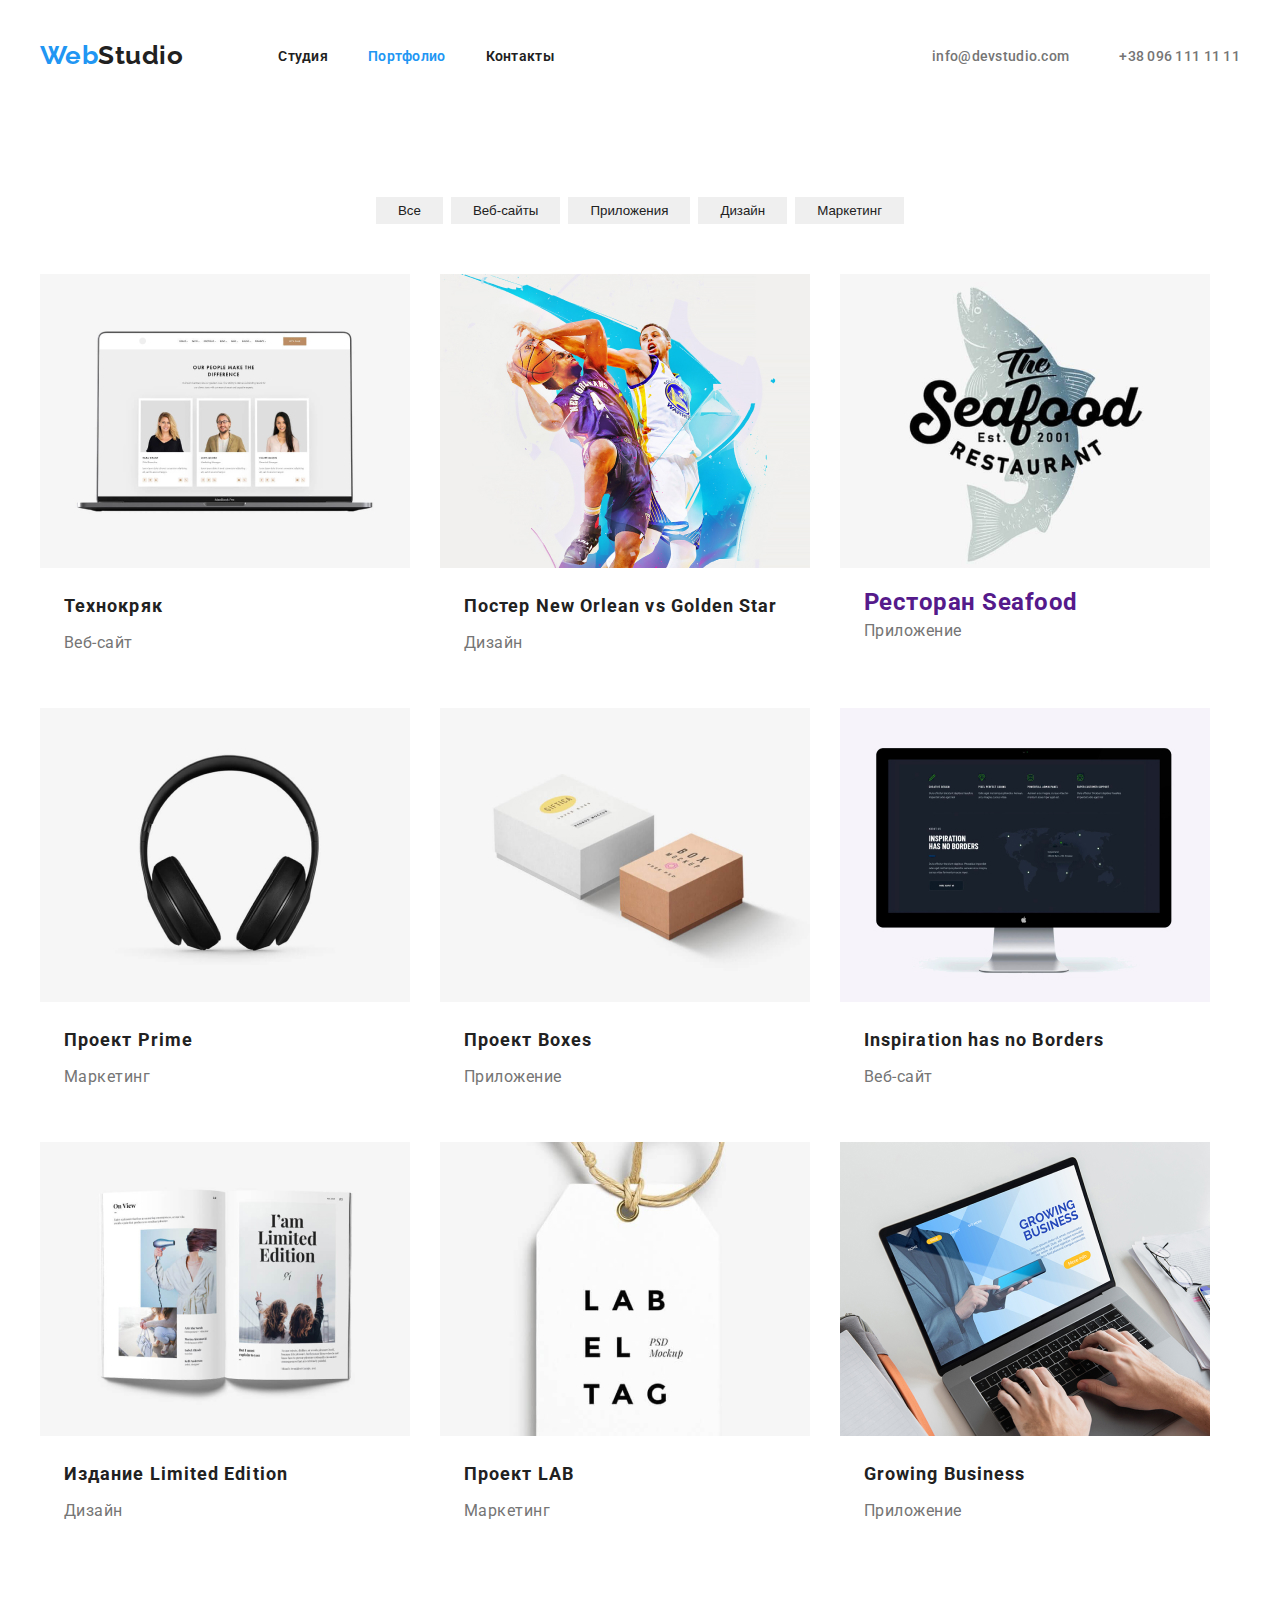
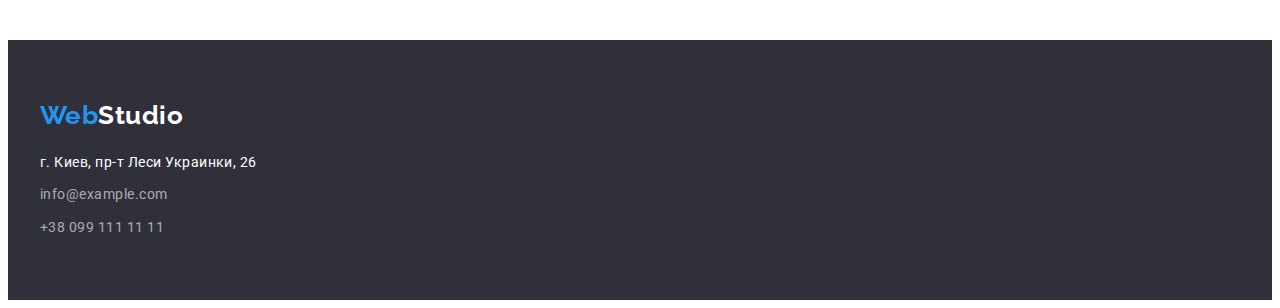
==== commit 1ca6587a: "final" ====
--- a/portfolio.html
+++ b/portfolio.html
@@ -27,7 +27,7 @@
                         <a class="header-link link" href="./index.html">Студия</a>
                     </li>
                     <li class="header-item">
-                        <a class="header-link link" href="./portfolio.html">Портфолио</a>
+                        <a class="header-link link active-button" href="./portfolio.html">Портфолио</a>
                     </li>
                     <li class="header-item">
                         <a class="header-link link" href="Контакты">Контакты</a>
--- a/css/style.css
+++ b/css/style.css
@@ -53,6 +53,7 @@
 .header-container {
     display: flex;
     align-items: center;
+    border: 1px #ECECEC;
 }
 .header-logo {
 font-family: Raleway, sans-serif;
@@ -90,7 +91,7 @@
 }
 
 .header-link {
- font-weight: 500;
+ font-weight: 600;
 font-size: 14px;
 line-height: 1.14;
 letter-spacing: 0.02em;
@@ -104,6 +105,10 @@
  {
     color: var(--acent-color);
 }
+.header-link:hover, .active-button {
+    color: var(--acent-color);
+}
+
 
 .header-contact-link {
  font-weight: 500;
@@ -333,6 +338,7 @@
 .about-btn {
 color: var(--secondary-title-color);
 padding: 6px 22px;
+border: none;
 }
 
 .about-button-list {
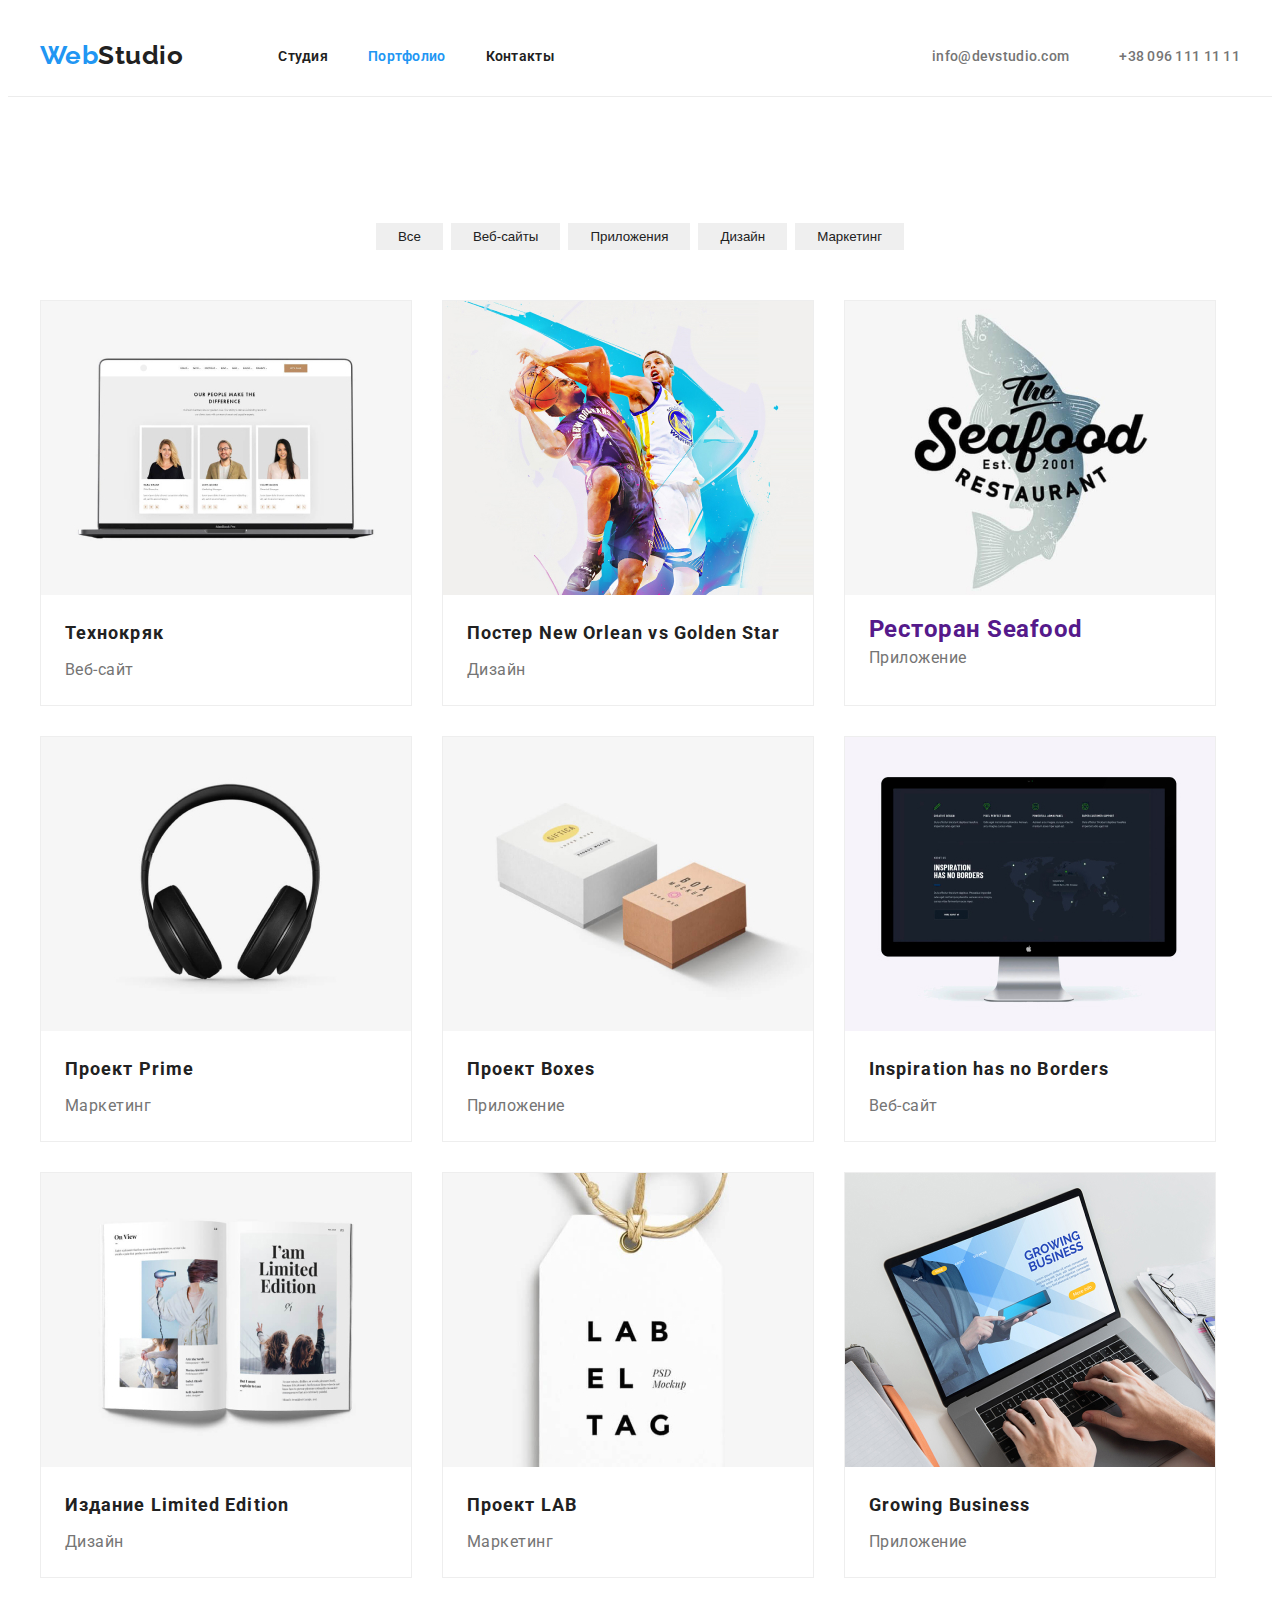
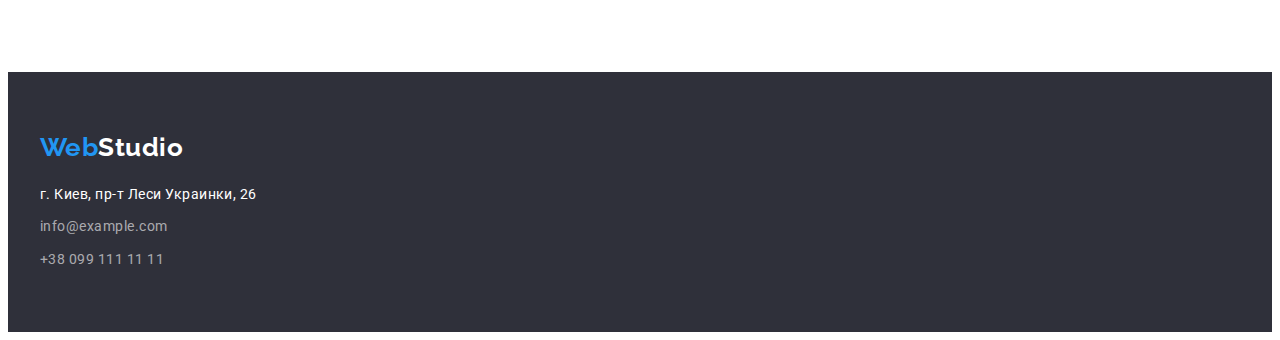
==== commit d8f51b52: "asaasas" ====
--- a/portfolio.html
+++ b/portfolio.html
@@ -42,8 +42,8 @@
                     <a class="header-contact-link link" href="tel:+380961111111">+38 096 111 11 11</a>
                 </li>
             </ul>
-
         </div>
+        <div class=" portfolio"></div>
     </header>
     <main>
         <section class="about">
--- a/css/style.css
+++ b/css/style.css
@@ -53,7 +53,7 @@
 .header-container {
     display: flex;
     align-items: center;
-    border: 1px #ECECEC;
+    padding-bottom: 25px;
 }
 .header-logo {
 font-family: Raleway, sans-serif;
@@ -117,8 +117,11 @@
 letter-spacing: 0.02em;
 color:var(--primery-text-color);
 }
-
-
+.portfolio {
+    border-bottom: 1px solid #ECECEC;
+}
+
+    
 /*----------HERO-------------*/
 
 .hero {
@@ -362,6 +365,7 @@
     flex-basis: calc(100% / 3 - 30px);
     margin-right: 30px;
     margin-bottom: 30px;
+    border: 1px solid #EEEEEE; 
 }
 .about-item:nth-child(3n) {
     margin-right: 0;
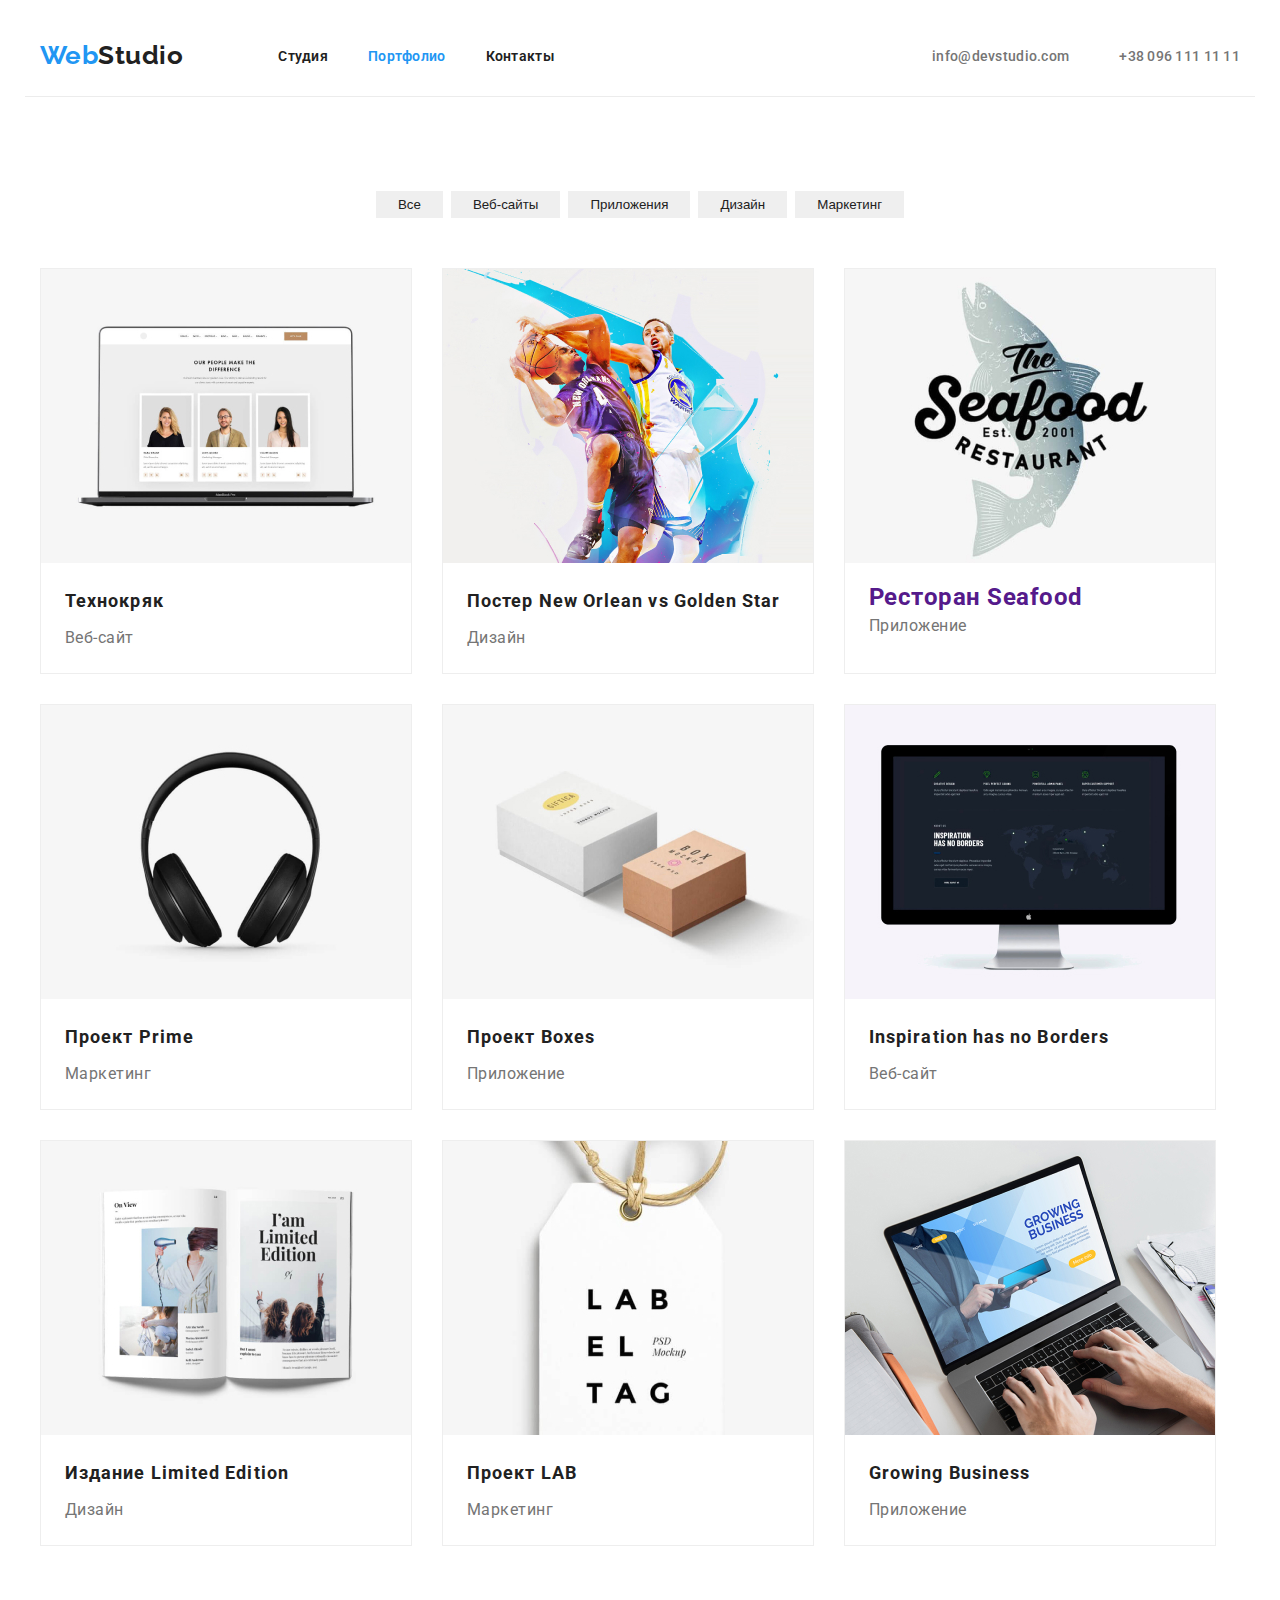
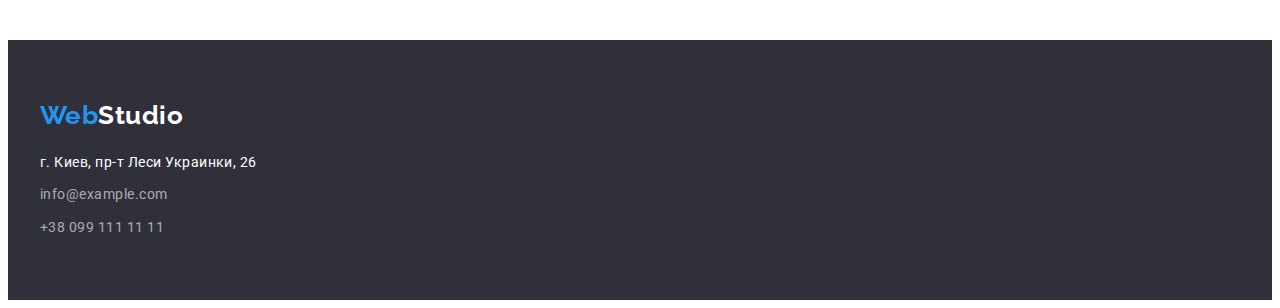
==== commit 65b51c69: "aasa" ====
--- a/portfolio.html
+++ b/portfolio.html
@@ -43,7 +43,6 @@
                 </li>
             </ul>
         </div>
-        <div class=" portfolio"></div>
     </header>
     <main>
         <section class="about">
--- a/css/style.css
+++ b/css/style.css
@@ -48,12 +48,13 @@
 
 .header {
     padding-top: 32px;
-    padding-bottom: 32px;
+   border: 1px #ECECEC;
 }
 .header-container {
     display: flex;
     align-items: center;
     padding-bottom: 25px;
+     border-bottom: 1px solid #ECECEC;
 }
 .header-logo {
 font-family: Raleway, sans-serif;
@@ -116,9 +117,6 @@
 line-height: 1.14;
 letter-spacing: 0.02em;
 color:var(--primery-text-color);
-}
-.portfolio {
-    border-bottom: 1px solid #ECECEC;
 }
 
     
